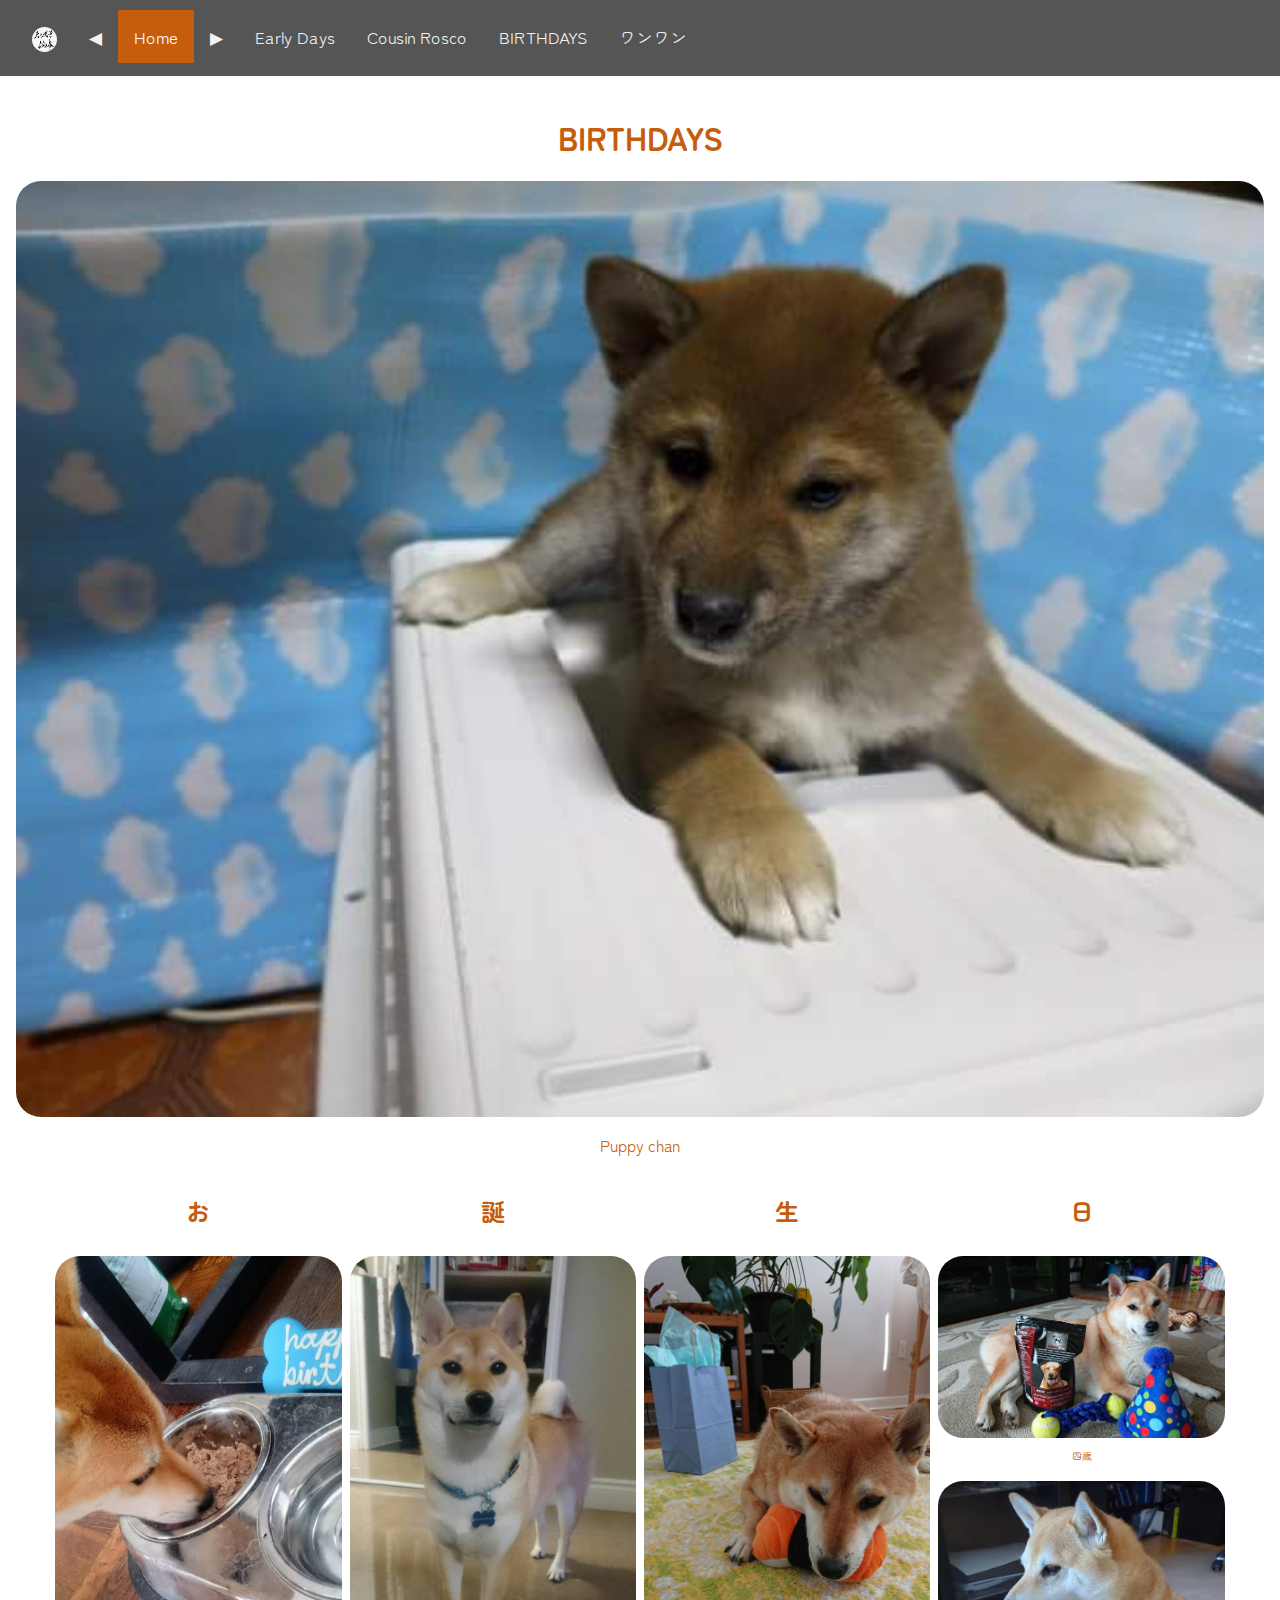
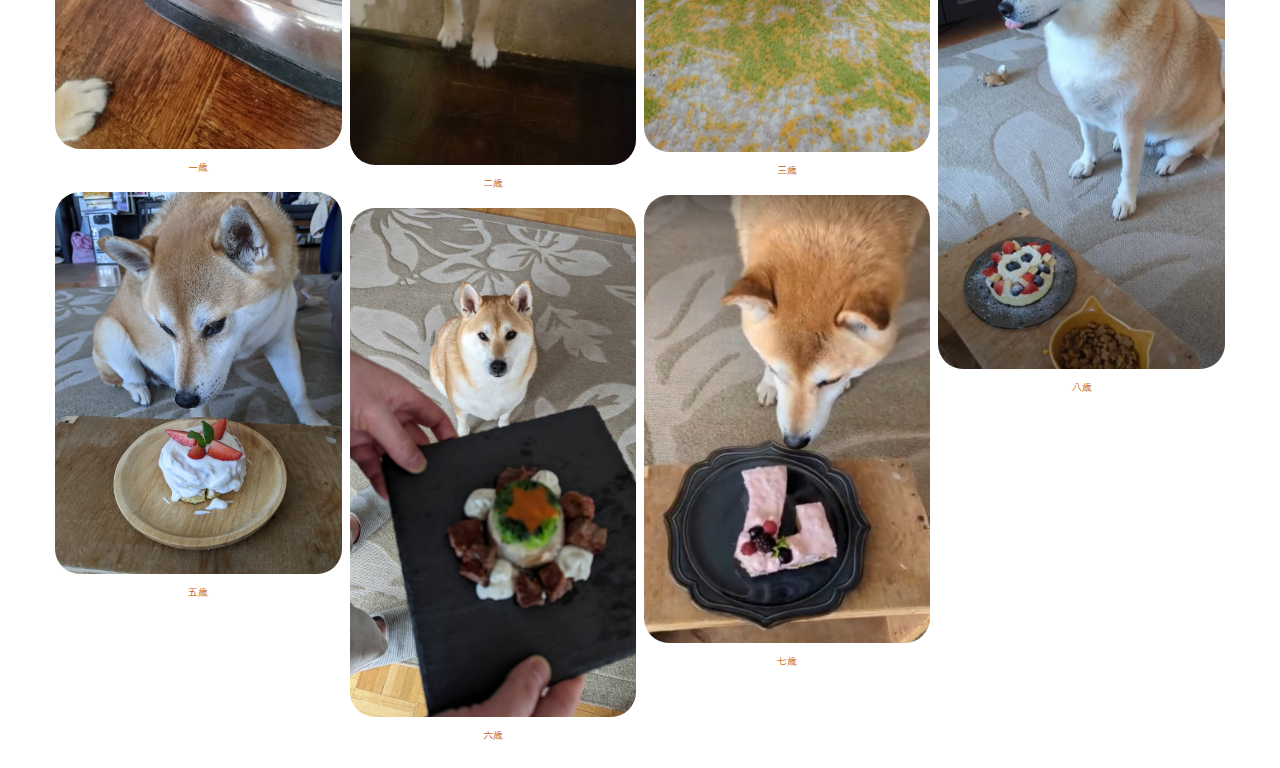
==== birthdays.html @ 3e51de14 "n1" ====
<!DOCTYPE html>
<html>
  <Head>
    <title>Haru</title>

    <meta name="viewport" content="width=device-width, initial-scale=1">

    <link rel="preconnect" href="https://fonts.googleapis.com">
    <link rel="preconnect" href="https://fonts.gstatic.com" crossorigin>
    <link rel="stylesheet" href="https://fonts.googleapis.com/css2?family=Hina+Mincho&family=Yuji+Syuku&family=Noto+Sans+JP:wght@100..900&family=Zen+Kaku+Gothic+New&family=Zen+Maru+Gothic&family=Noto+Serif+JP:wght@200..900&family=Zen+Kaku+Gothic+New&display=swap" >
    <link rel="stylesheet" href="styles/index.css">
    <script src="/scripts/index.js"></script>
    <link rel="icon" type="image/png" sizes="32x32" href="/images/favicon1.jpg">

    <link rel="stylesheet" href="https://cdnjs.cloudflare.com/ajax/libs/font-awesome/4.7.0/css/font-awesome.min.css">



  </Head>
  <body>

 
    


    <div class="top-container">
    </div>
    
    <div class="header" id="myHeader">
      <div class="topnav" id="myTopnav">
        <a href="https://home.sato-chiu.com/"><img src ="/images/favicon1.jpg" style=" width: 25px; height: 25px; border-radius:25px; "></a>
        <a href="/cousinrosco.html">&#x25C0; </a>
        <a href="/index.html" class="active">Home</a>
        <a href="/wanwan.html">&#x25B6; </a>
        <a href="/earlydays.html">Early Days</a>
        <a href="/cousinrosco.html">Cousin Rosco</a>
        <a href="/birthdays.html">BIRTHDAYS</a>
        <a href="/wanwan.html">ワンワン</a>
        <a href="javascript:void(0);" class="icon" onclick="myF1()">
          <i class="fa fa-bars"></i>
        </a>
      </div>
      
    </div>
    
    <div class="content">
      <h1>BIRTHDAYS</h1>
      <div>
        <img class="video-mask"  src="/images/media 3-1.jpg">
        <p>Puppy chan</p>
      </div>

      

       <!-- Photo Grid -->
      <div class="row" style="margin-left: auto; margin-right: auto; width: 95%;"> 
        <div class="column">
          <H2>お</h2>
          <img src="/images/media 3-2.jpg" style="width:100%">
          <p class="caption">一歳</p>
          <img src="/images/media 3-6.jpg" style="width:100%">
          <p class="caption">五歳</p>
        </div>

        <div class="column">
          <H2>誕</h2>
          <img src="/images/media 3-3.jpg" style="width:100%">
          <p class="caption">二歳</p>
          <img src="/images/media 3-7.jpg" style="width:100%">
          <p class="caption">六歳</p>

        </div>  

        <div class="column">
          <H2>生</h2>
          <img src="/images/media 3-4.jpg" style="width:100%">
          <p class="caption">三歳</p>
          <img src="/images/media 3-8.jpg" style="width:100%">
          <p class="caption">七歳</p>
        </div>
      
        <div class="column">
          <H2>日</h2>
          <img src="/images/media 3-5.jpg" style="width:100%">
          <p class="caption">四歳</p>
          <img src="/images/media 3-9.jpg" style="width:100%">
          <p class="caption">八歳</p>
        </div>
      </div>
     
    </div>
    


    <script>
      window.onscroll = function() {myF2()};
      
      var header = document.getElementById("myHeader");
      var sticky = header.offsetTop;
      
      function myF2() {
        if (window.pageYOffset > sticky) {
          header.classList.add("sticky");
        } else {
          header.classList.remove("sticky");
        }
      }
    </script>

    
  </body>
</html>
---- styles/index.css ----
/* 1.0 Initial Setup*/

* {
  box-sizing: border-box;
}

body, html {
  height: 100%;
  width: 100%;
  margin: 0;
  font-family:  "Zen Maru Gothic", serif;
  color:#C55D0C;
}


.njp {
  font-family: "Noto Serif JP", serif;
  font-optical-sizing: auto;
  font-weight: 400;
  font-style: normal;
}

.njps {
  font-family: "Noto Sans JP", sans-serif;
  font-optical-sizing: auto;
  font-weight: 400;
  font-style: normal;
}


.hm {
  font-family: "Hina Mincho", serif;
  font-weight: 400;
  font-style: normal;
}


.zkg {
  font-family: "Zen Kaku Gothic New", sans-serif;
  font-weight: 400;
  font-style: normal;
}

.zmg {
  font-family: "Zen Maru Gothic", serif;
  font-weight: 400;
  font-style: normal;
}

.ys {
  font-family: "Yuji Syuku", serif;
  font-weight: 400;
  font-style: normal;
}

/* Responsive columns */
@media screen and (max-width: 600px) {
  .column {
    width: 100%;
    display: block;
    margin-bottom: 20px;
    -ms-flex: 50%;
    flex: 50%;
    max-width: 50%;
  }
  .header a {
    float: none;
    display: block;
    text-align: left;
  }
  
  .header-right {
    float: none;
  }


}

@keyframes fade {
  from {opacity: .4} 
  to {opacity: 1}
}

.npnav {
  text-decoration:none; 
  color:#C55D0C;
  font-size: large; 
  font-weight: bold;
}

/**************************************************/

/* 2.0 Template */

.top-container {
  background-color: #f1f1f1;
  text-align: center;

}

.header {
  padding: 10px 16px;
  background: #555;
  color: #f1f1f1;
  z-index: 1;

  
}

.content {
  padding: 16px;
  text-align: center;
}

.sticky {
  position: fixed;
  top: 0;
  width: 100%;
}

.sticky + .content {
  padding-top: 102px;
}

/* 2.0 Navigation */

.topnav {
  overflow: hidden;
}

.topnav a {
  float: left;
  display: block;
  color: #f2f2f2;
  text-align: center;
  padding: 14px 16px;
  text-decoration: none;
  font-size: 17px;
}

.topnav a:hover {
  background-color: #ddd;
  color: black;
}

.topnav a.active {
  background-color: #C55D0C;
  color: white;
}

.topnav .icon {
  display: none;
}

@media screen and (max-width: 600px) {
  .topnav a:not(:nth-child(-n+4)) {display: none;}
  .topnav a.icon {
    float: right;
    display: block;


    
  }


}

@media screen and (max-width: 600px) {
  .topnav.responsive {position: relative;}
  .topnav.responsive .icon {
    position: absolute;
    right: 0;
    top: 0;
  }
  .topnav.responsive a {
    float: none;
    display: block;
    text-align: left;
  }
}

.responsive {
  width: 100%;
  height: auto;
}

/* 3.0 content*/

.video-mask{
  width: 100%;
  border-radius: 25px; 
  overflow: hidden; 
}

.heading {
  box-shadow: 0 4px 8px 0 rgba(0, 0, 0, 0.4);
  border-radius: 25px; 
  margin-left: 30%; 
  margin-right: 30%;

}


/* 3.0 slide show */
.mySlides {display: none}
img {vertical-align: middle;}

/* Slideshow container */
.slideshow-container {
max-width: 1000px;
position: relative;
margin: auto;

}

/* Next & previous buttons */
.prev, .next {
background-color: #717171;
opacity: 0.7;
cursor: pointer;
position: absolute;
top: 50%;
width: auto;
padding: 16px;
margin-top: -22px;
color: white;
font-weight: bold;
font-size: 18px;
transition: 0.6s ease;
border-radius: 0 3px 3px 0;
user-select: none;
}

/* Position the "next button" to the right */
.prev {
left: 0;
border-radius: 0px 25px 25px 0px;
}

.next {
right: 0;
border-radius: 25px 0 0 25px;
}

/* On hover, add a black background color with a little bit see-through */
.prev:hover, .next:hover {
background-color: rgba(0,0,0,0.8);
}

/* Caption text */
.text {
color: white;
font-size: 15px;
padding: 8px 12px;
position: absolute;
bottom: 8px;
width: 100%;
text-align: center;
background-color: #717171;
border-radius: 0 0 15px 15px;
opacity: 0.7;
}

/* Number text (1/3 etc) */
.numbertext {
color: white;
background-color: #717171;
border-radius: 25px;
opacity: 0.7;
font-size: 12px;
padding: 8px 12px;
position: absolute;
top: 15px;
left: 15px;
}

/* The dots/bullets/indicators */
.dot {
cursor: pointer;
height: 15px;
width: 15px;
margin: 0 2px;
background-color: #bbb;
border-radius: 50%;
display: inline-block;
transition: background-color 0.6s ease;
}

.active, .dot:hover {
background-color: #717171;
}

/* Fading animation */
.fade {
animation-name: fade;
animation-duration: 1.5s;
}

@keyframes fade {
from {opacity: .4} 
to {opacity: 1}
}


/* 4.0  Gallery */

.row {
  display: -ms-flexbox; /* IE10 */
  display: flex;
  -ms-flex-wrap: wrap; /* IE10 */
  flex-wrap: wrap;
  padding: 0 4px;
}

/* Create four equal columns that sits next to each other */
.column {
  -ms-flex: 25%; /* IE10 */
  flex: 25%;
  max-width: 25%;
  padding: 0 4px;
}

.column img {
  margin-top: 8px;
  vertical-align: middle;
  width: 100%;
  border-radius: 25px;
  
}

.caption {
  font-size: 10px;
  text-align: center;

}
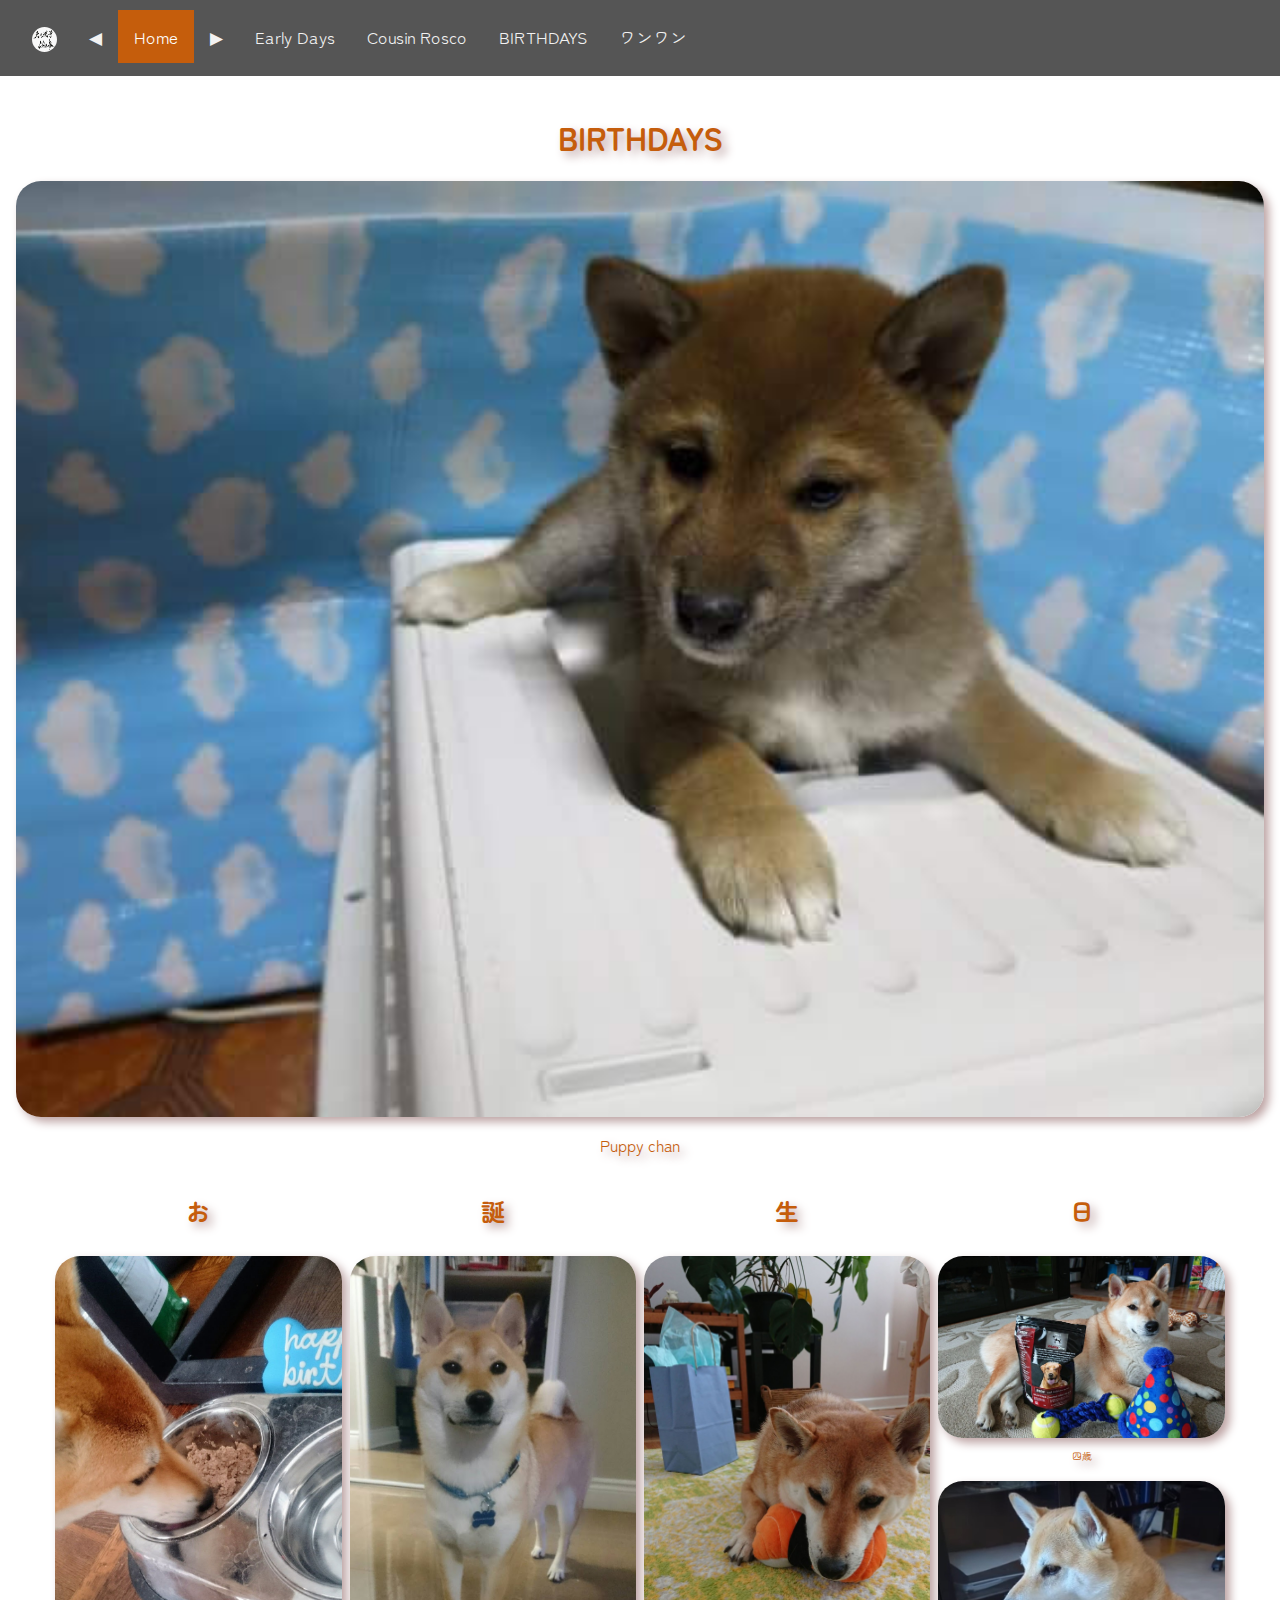
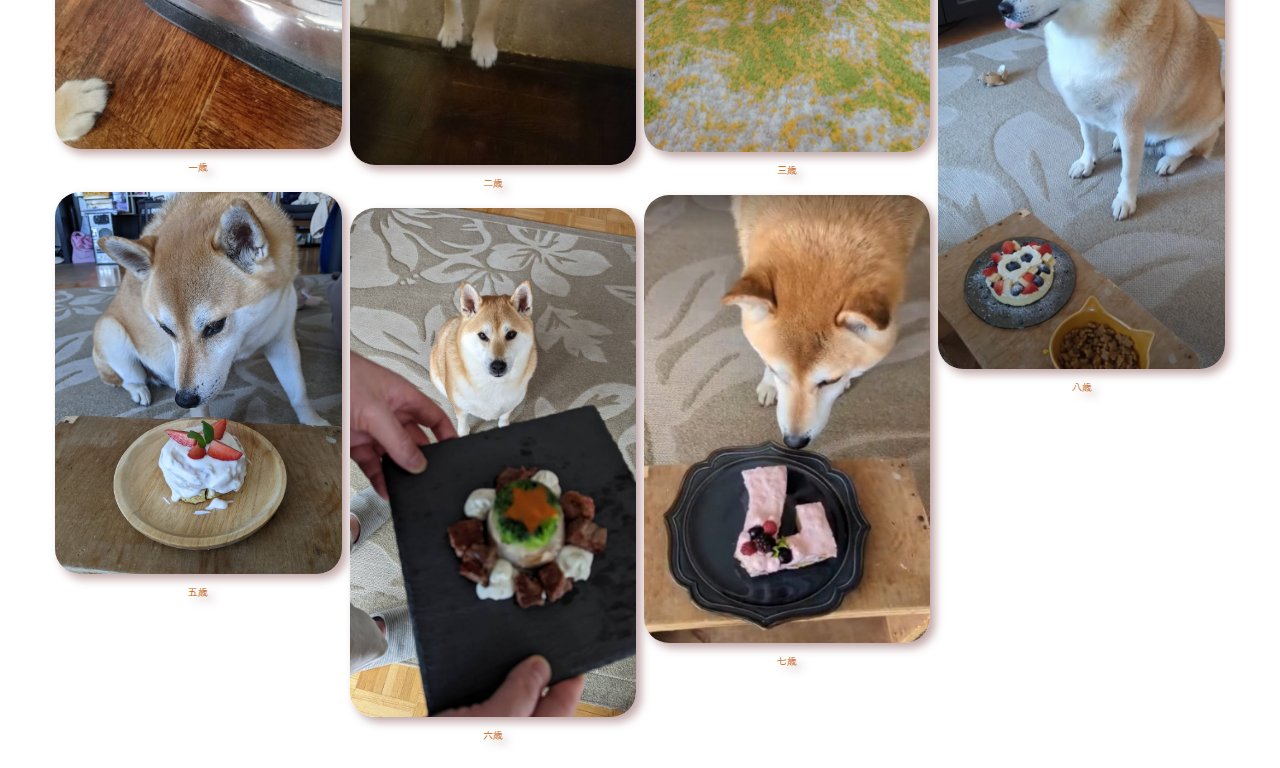
==== commit fda9b668: "n3" ====
--- a/birthdays.html
+++ b/birthdays.html
@@ -28,7 +28,7 @@
     
     <div class="header" id="myHeader">
       <div class="topnav" id="myTopnav">
-        <a href="https://home.sato-chiu.com/"><img src ="/images/favicon1.jpg" style=" width: 25px; height: 25px; border-radius:25px; "></a>
+        <a href="https://home.sato-chiu.com/"><img src ="/images/favicon1.jpg" class="logo"></a>
         <a href="/cousinrosco.html">&#x25C0; </a>
         <a href="/index.html" class="active">Home</a>
         <a href="/wanwan.html">&#x25B6; </a>
--- a/styles/index.css
+++ b/styles/index.css
@@ -10,6 +10,7 @@
   margin: 0;
   font-family:  "Zen Maru Gothic", serif;
   color:#C55D0C;
+  text-shadow: 5px 5px 10px rgb(190, 164, 164);
 }
 
 
@@ -88,6 +89,15 @@
   font-weight: bold;
 }
 
+.logo {
+  width: 25px; 
+  height: 25px; 
+  border-radius:25px; 
+  box-shadow: none;
+
+
+}
+
 /**************************************************/
 
 /* 2.0 Template */
@@ -126,6 +136,8 @@
 
 .topnav {
   overflow: hidden;
+  text-shadow: none;
+
 }
 
 .topnav a {
@@ -203,7 +215,7 @@
 
 /* 3.0 slide show */
 .mySlides {display: none}
-img {vertical-align: middle;}
+img {vertical-align: middle;box-shadow: 5px 5px 10px rgb(190, 164, 164);}
 
 /* Slideshow container */
 .slideshow-container {
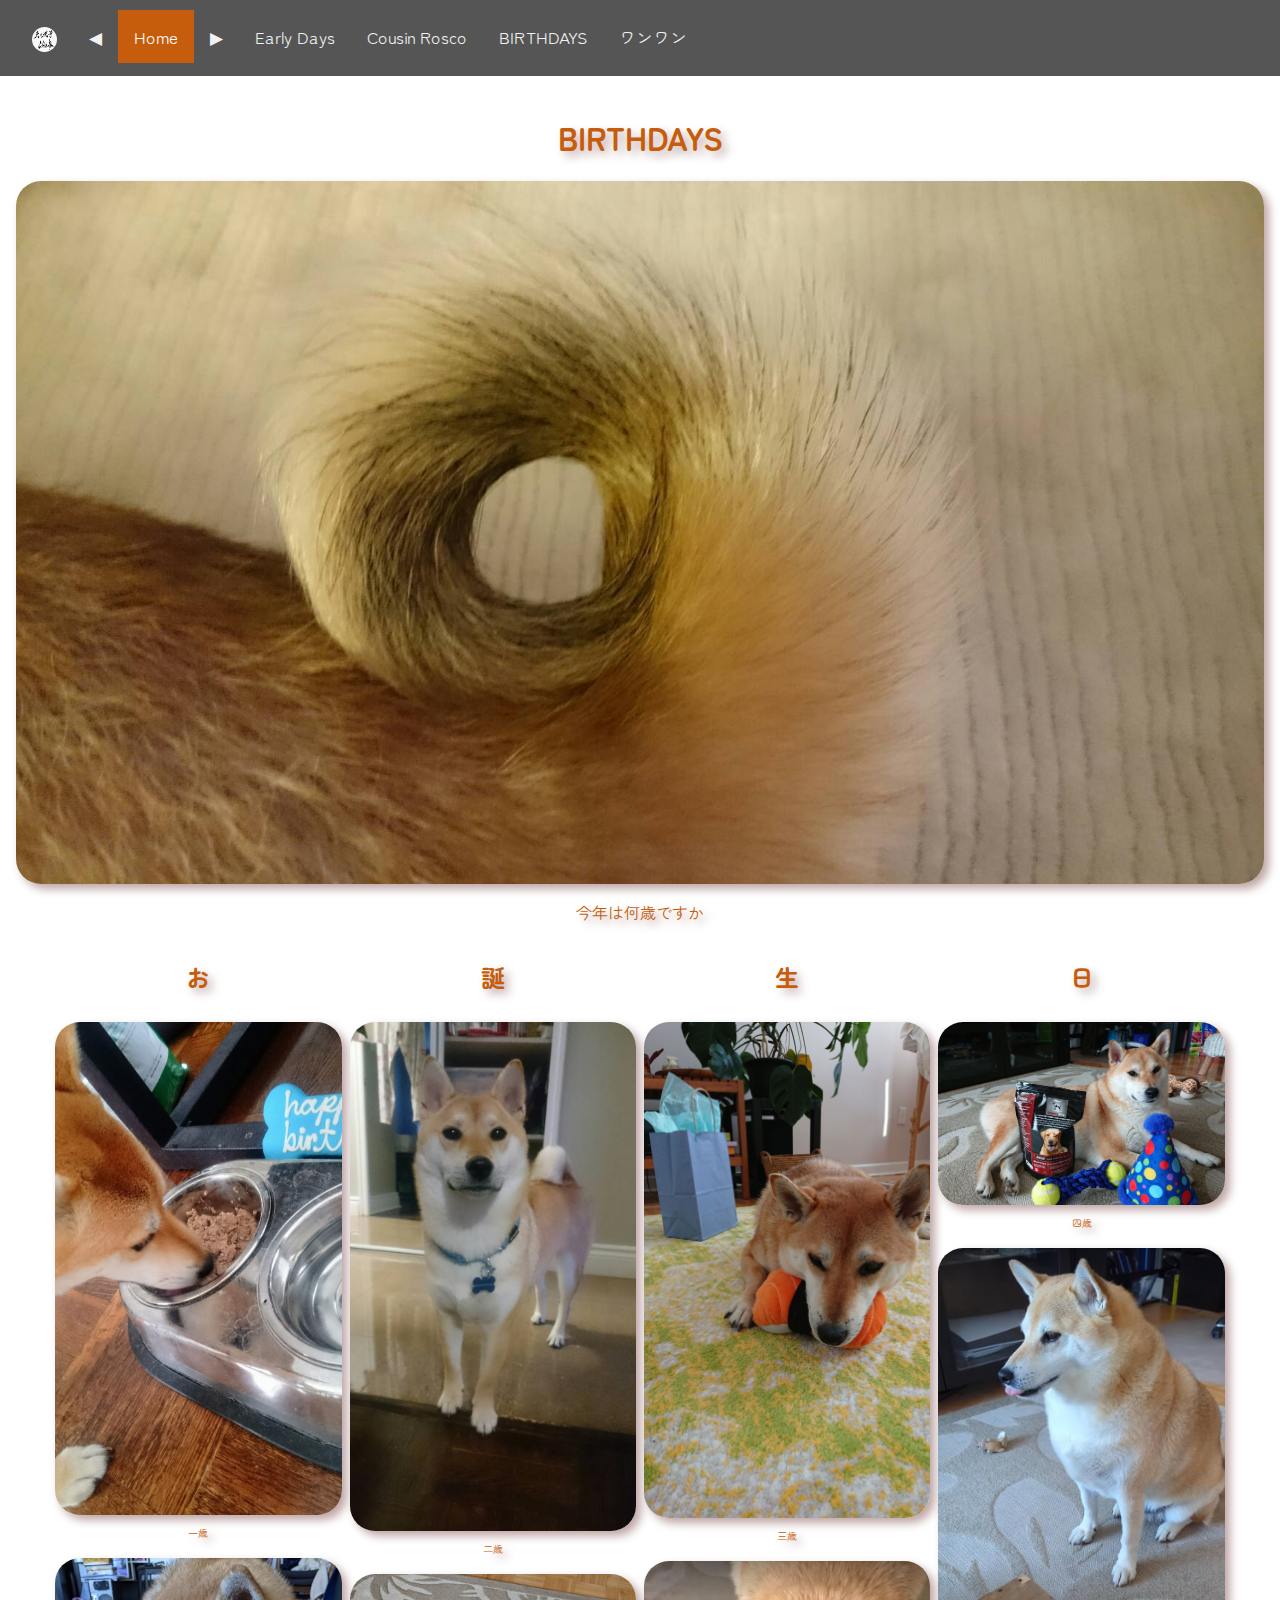
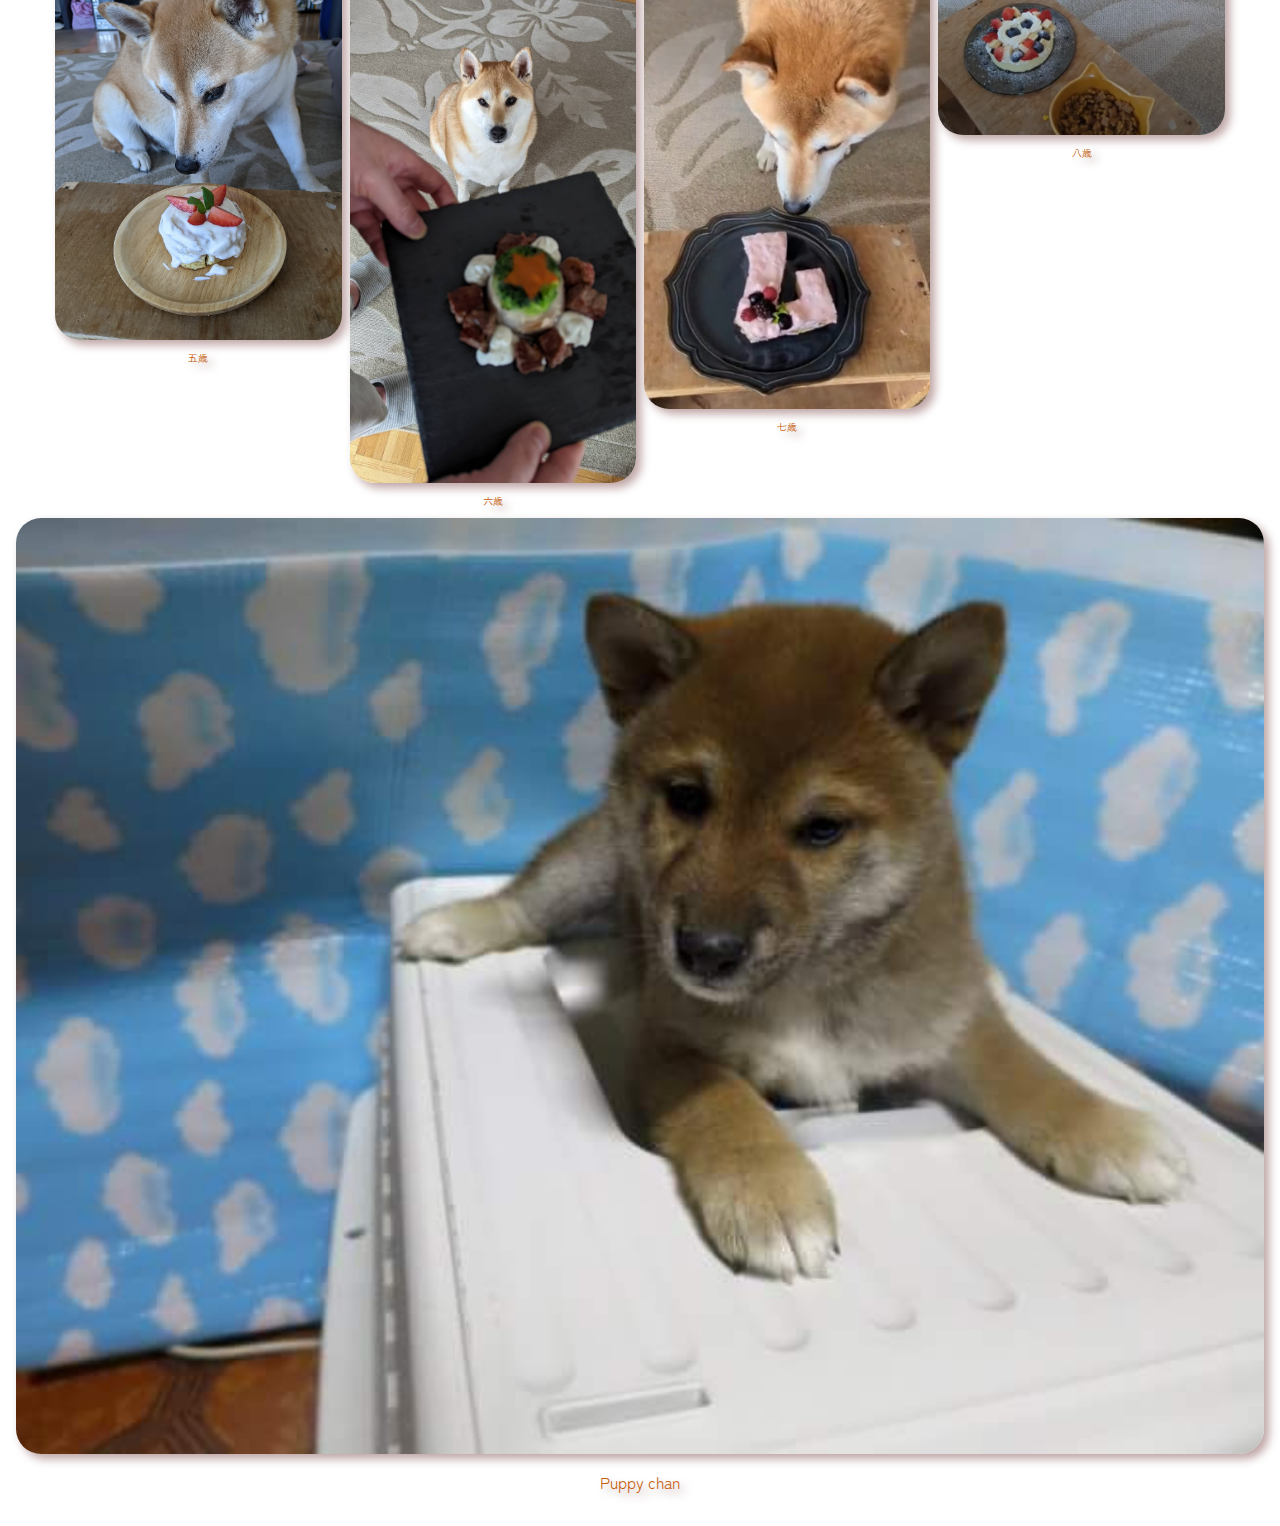
==== commit b987529c: "bd1" ====
--- a/birthdays.html
+++ b/birthdays.html
@@ -45,12 +45,11 @@
     
     <div class="content">
       <h1>BIRTHDAYS</h1>
+
       <div>
-        <img class="video-mask"  src="/images/media 3-1.jpg">
-        <p>Puppy chan</p>
+        <img class="video-mask"  src="/images/media x-6.jpg">
+        <p>今年は何歳ですか</p>
       </div>
-
-      
 
        <!-- Photo Grid -->
       <div class="row" style="margin-left: auto; margin-right: auto; width: 95%;"> 
@@ -88,6 +87,13 @@
         </div>
       </div>
      
+      <div>
+        <img class="video-mask"  src="/images/media 3-1.jpg">
+        <p>Puppy chan</p>
+      </div>
+
+
+
     </div>
     
 
--- a/styles/index.css
+++ b/styles/index.css
@@ -200,6 +200,7 @@
 
 .video-mask{
   width: 100%;
+  box-shadow: 5px 5px 10px rgb(190, 164, 164);
   border-radius: 25px; 
   overflow: hidden; 
 }
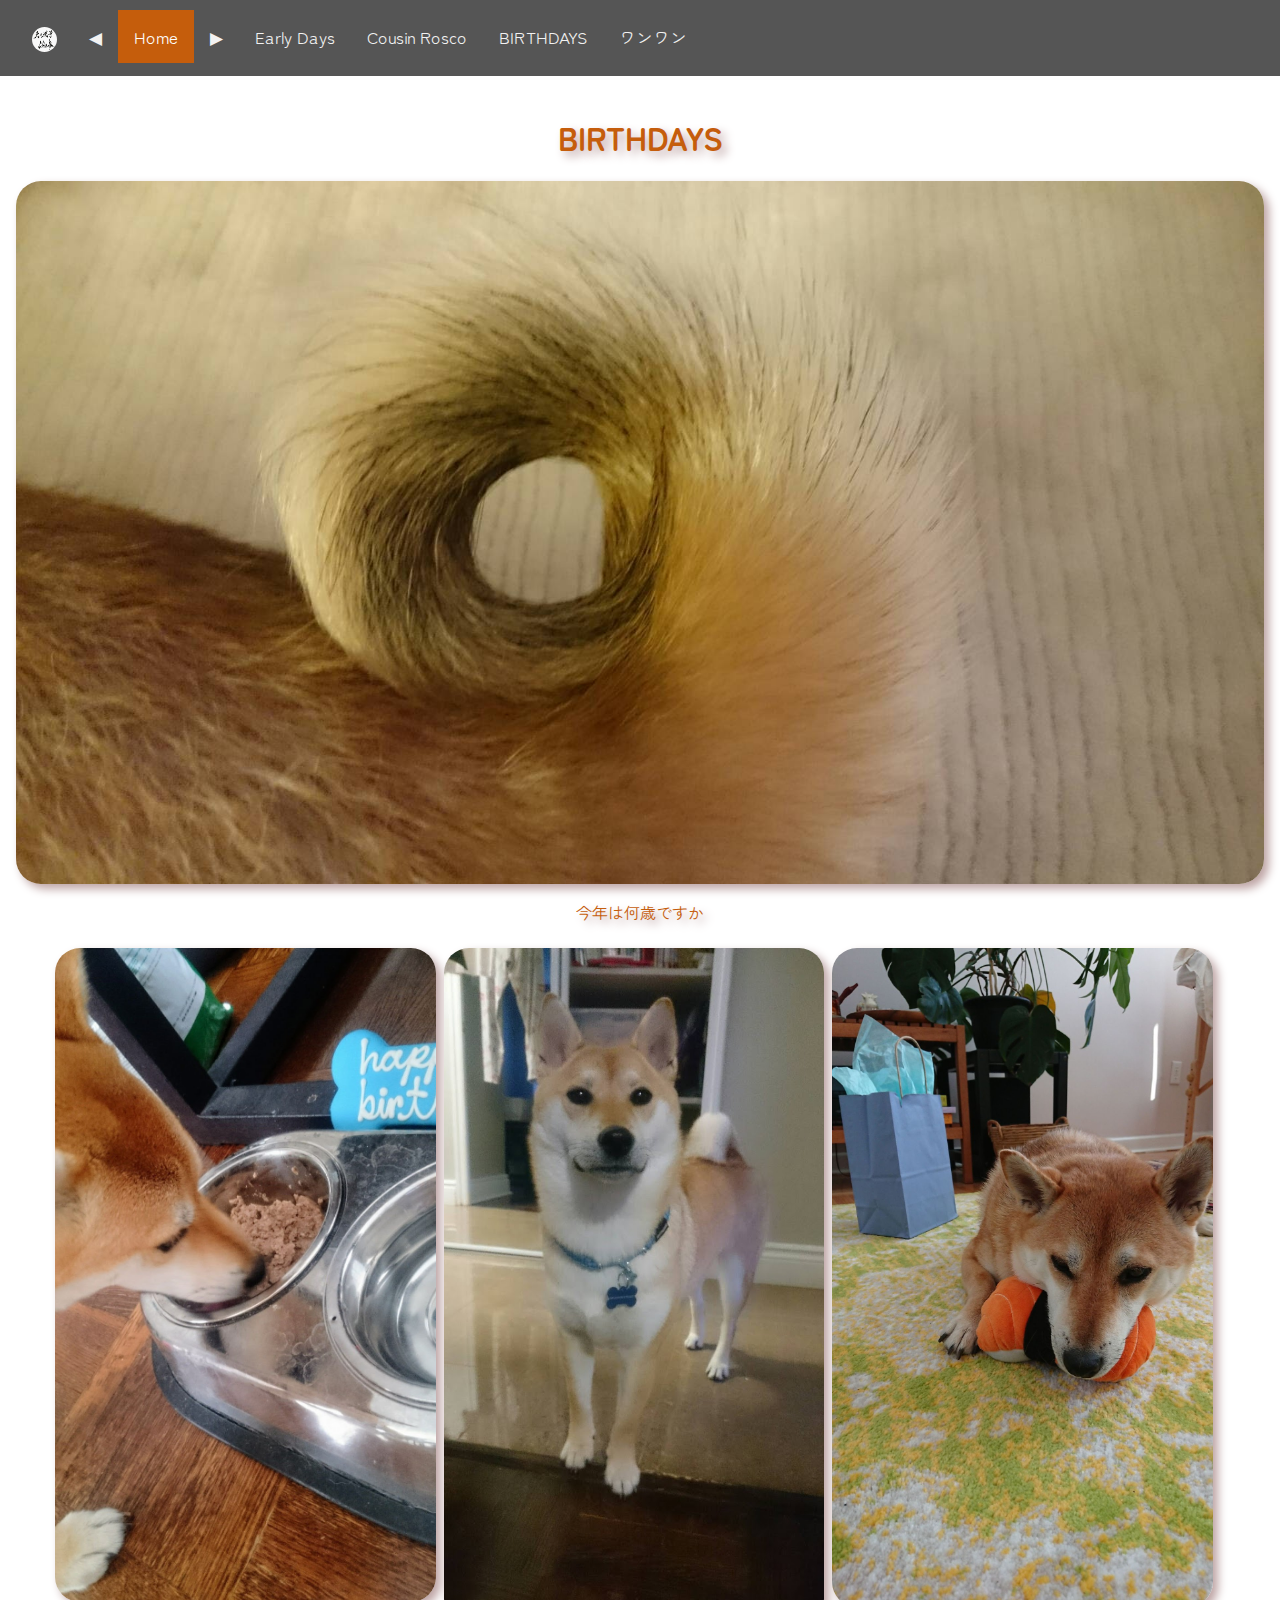
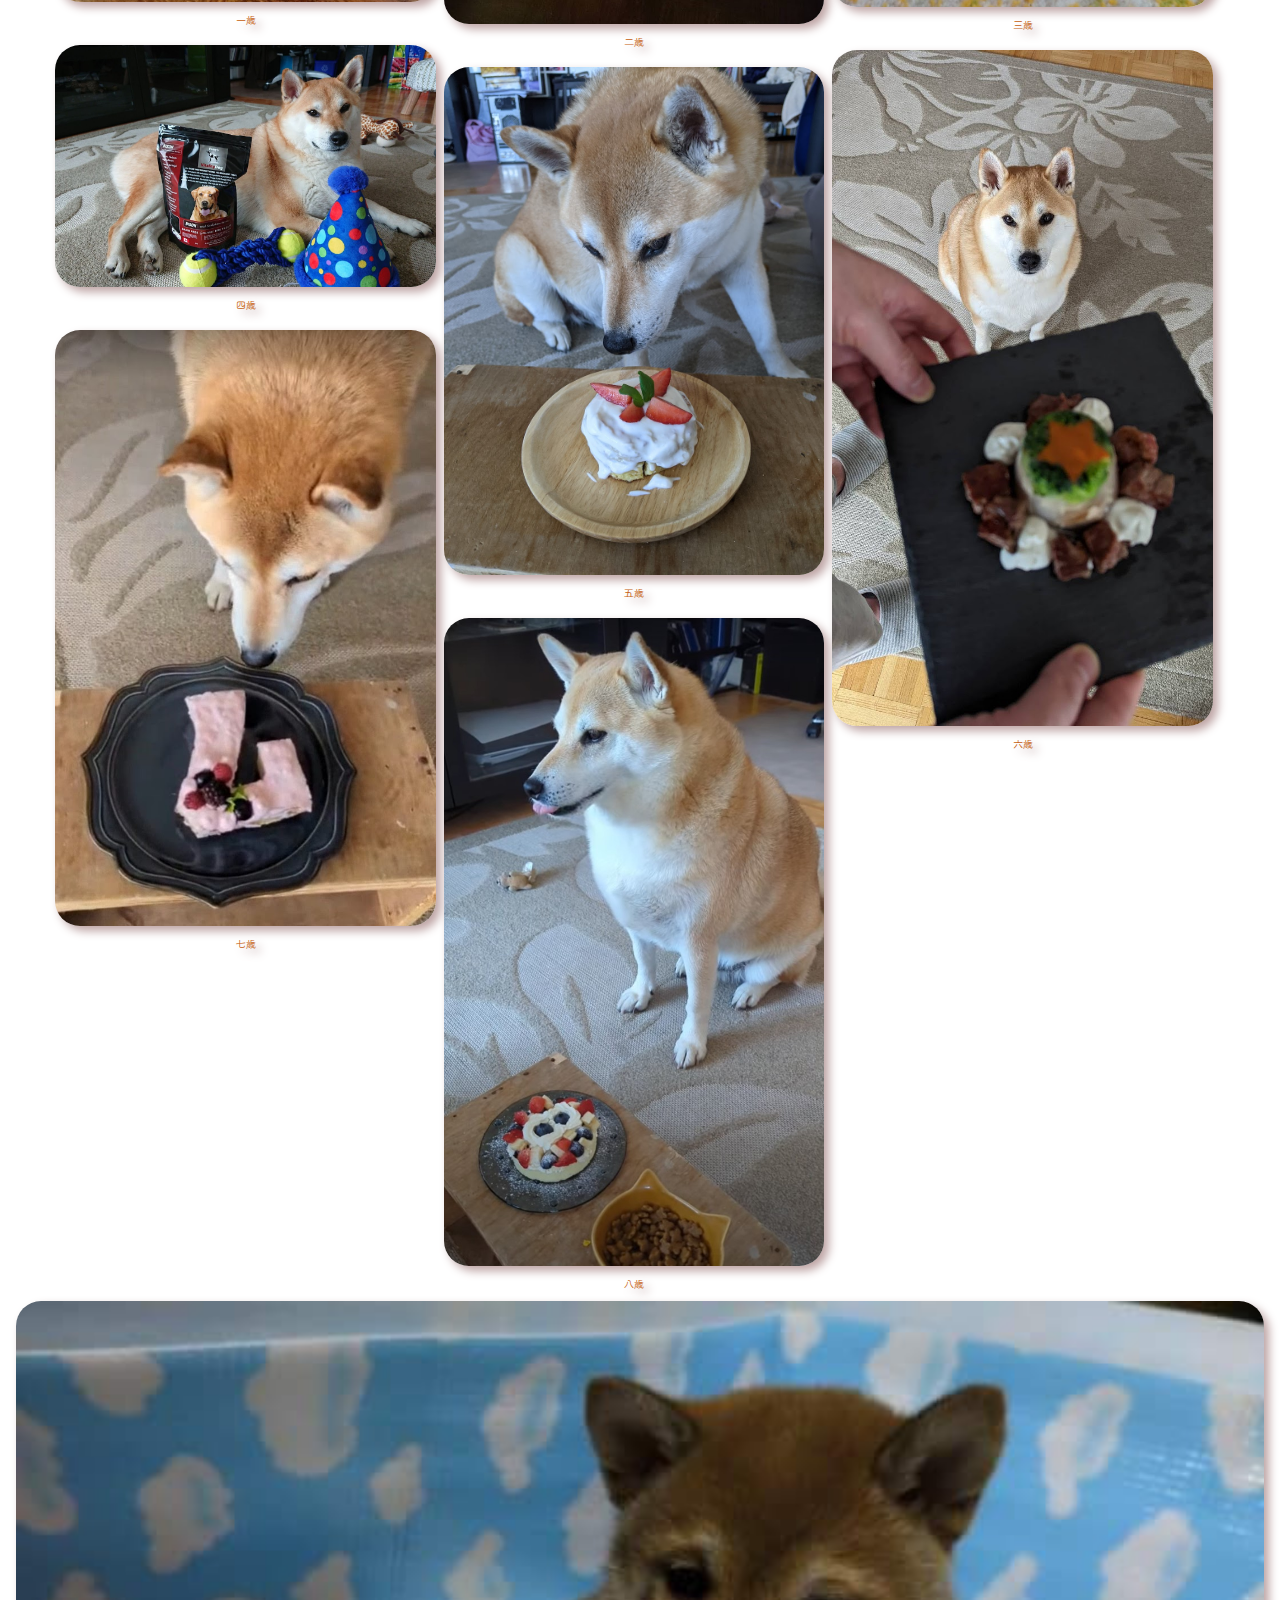
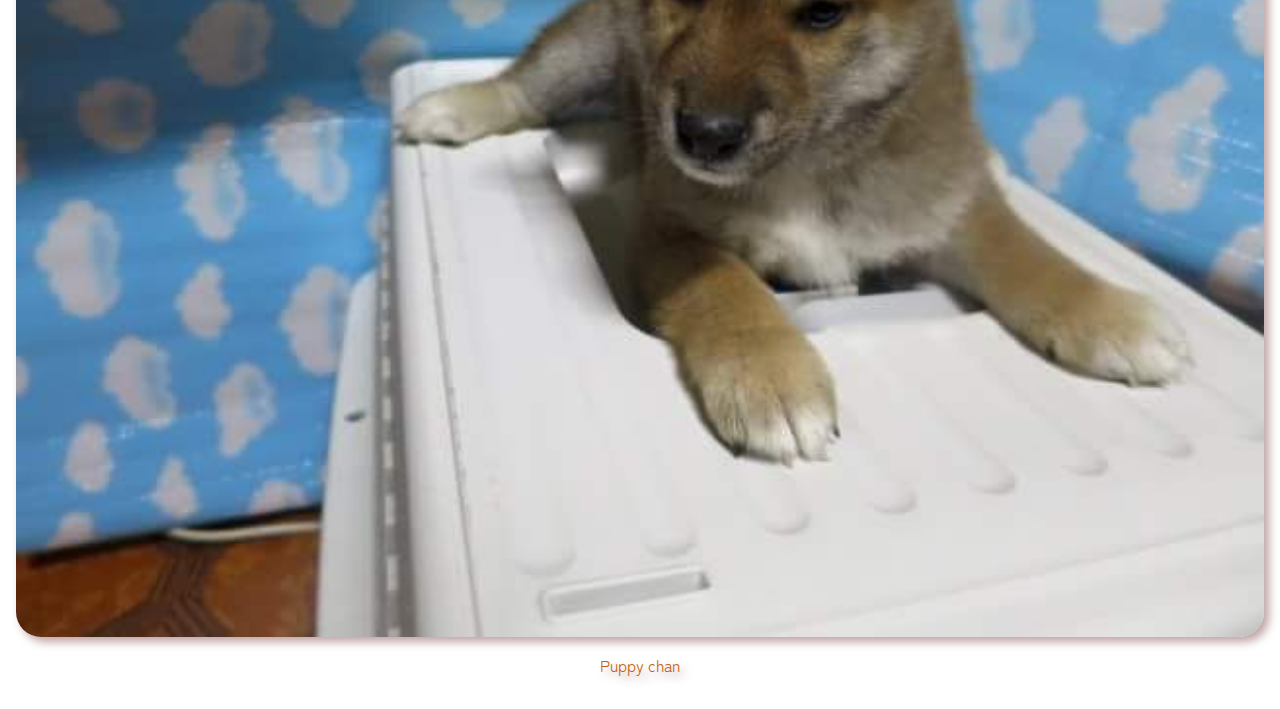
==== commit dbcb66af: "bd2" ====
--- a/birthdays.html
+++ b/birthdays.html
@@ -54,39 +54,32 @@
        <!-- Photo Grid -->
       <div class="row" style="margin-left: auto; margin-right: auto; width: 95%;"> 
         <div class="column">
-          <H2>お</h2>
           <img src="/images/media 3-2.jpg" style="width:100%">
           <p class="caption">一歳</p>
-          <img src="/images/media 3-6.jpg" style="width:100%">
-          <p class="caption">五歳</p>
+          <img src="/images/media 3-5.jpg" style="width:100%">
+          <p class="caption">四歳</p>
+          <img src="/images/media 3-8.jpg" style="width:100%">
+          <p class="caption">七歳</p>
         </div>
 
         <div class="column">
-          <H2>誕</h2>
           <img src="/images/media 3-3.jpg" style="width:100%">
           <p class="caption">二歳</p>
-          <img src="/images/media 3-7.jpg" style="width:100%">
-          <p class="caption">六歳</p>
+          <img src="/images/media 3-6.jpg" style="width:100%">
+          <p class="caption">五歳</p>
+          <img src="/images/media 3-9.jpg" style="width:100%">
+          <p class="caption">八歳</p>
 
         </div>  
 
         <div class="column">
-          <H2>生</h2>
           <img src="/images/media 3-4.jpg" style="width:100%">
           <p class="caption">三歳</p>
-          <img src="/images/media 3-8.jpg" style="width:100%">
-          <p class="caption">七歳</p>
+          <img src="/images/media 3-7.jpg" style="width:100%">
+          <p class="caption">六歳</p>
         </div>
-      
-        <div class="column">
-          <H2>日</h2>
-          <img src="/images/media 3-5.jpg" style="width:100%">
-          <p class="caption">四歳</p>
-          <img src="/images/media 3-9.jpg" style="width:100%">
-          <p class="caption">八歳</p>
-        </div>
+
       </div>
-     
       <div>
         <img class="video-mask"  src="/images/media 3-1.jpg">
         <p>Puppy chan</p>
--- a/styles/index.css
+++ b/styles/index.css
@@ -327,9 +327,9 @@
 
 /* Create four equal columns that sits next to each other */
 .column {
-  -ms-flex: 25%; /* IE10 */
-  flex: 25%;
-  max-width: 25%;
+  -ms-flex:33%; /* IE10 */
+  flex: 33%;
+  max-width: 33%;
   padding: 0 4px;
 }
 
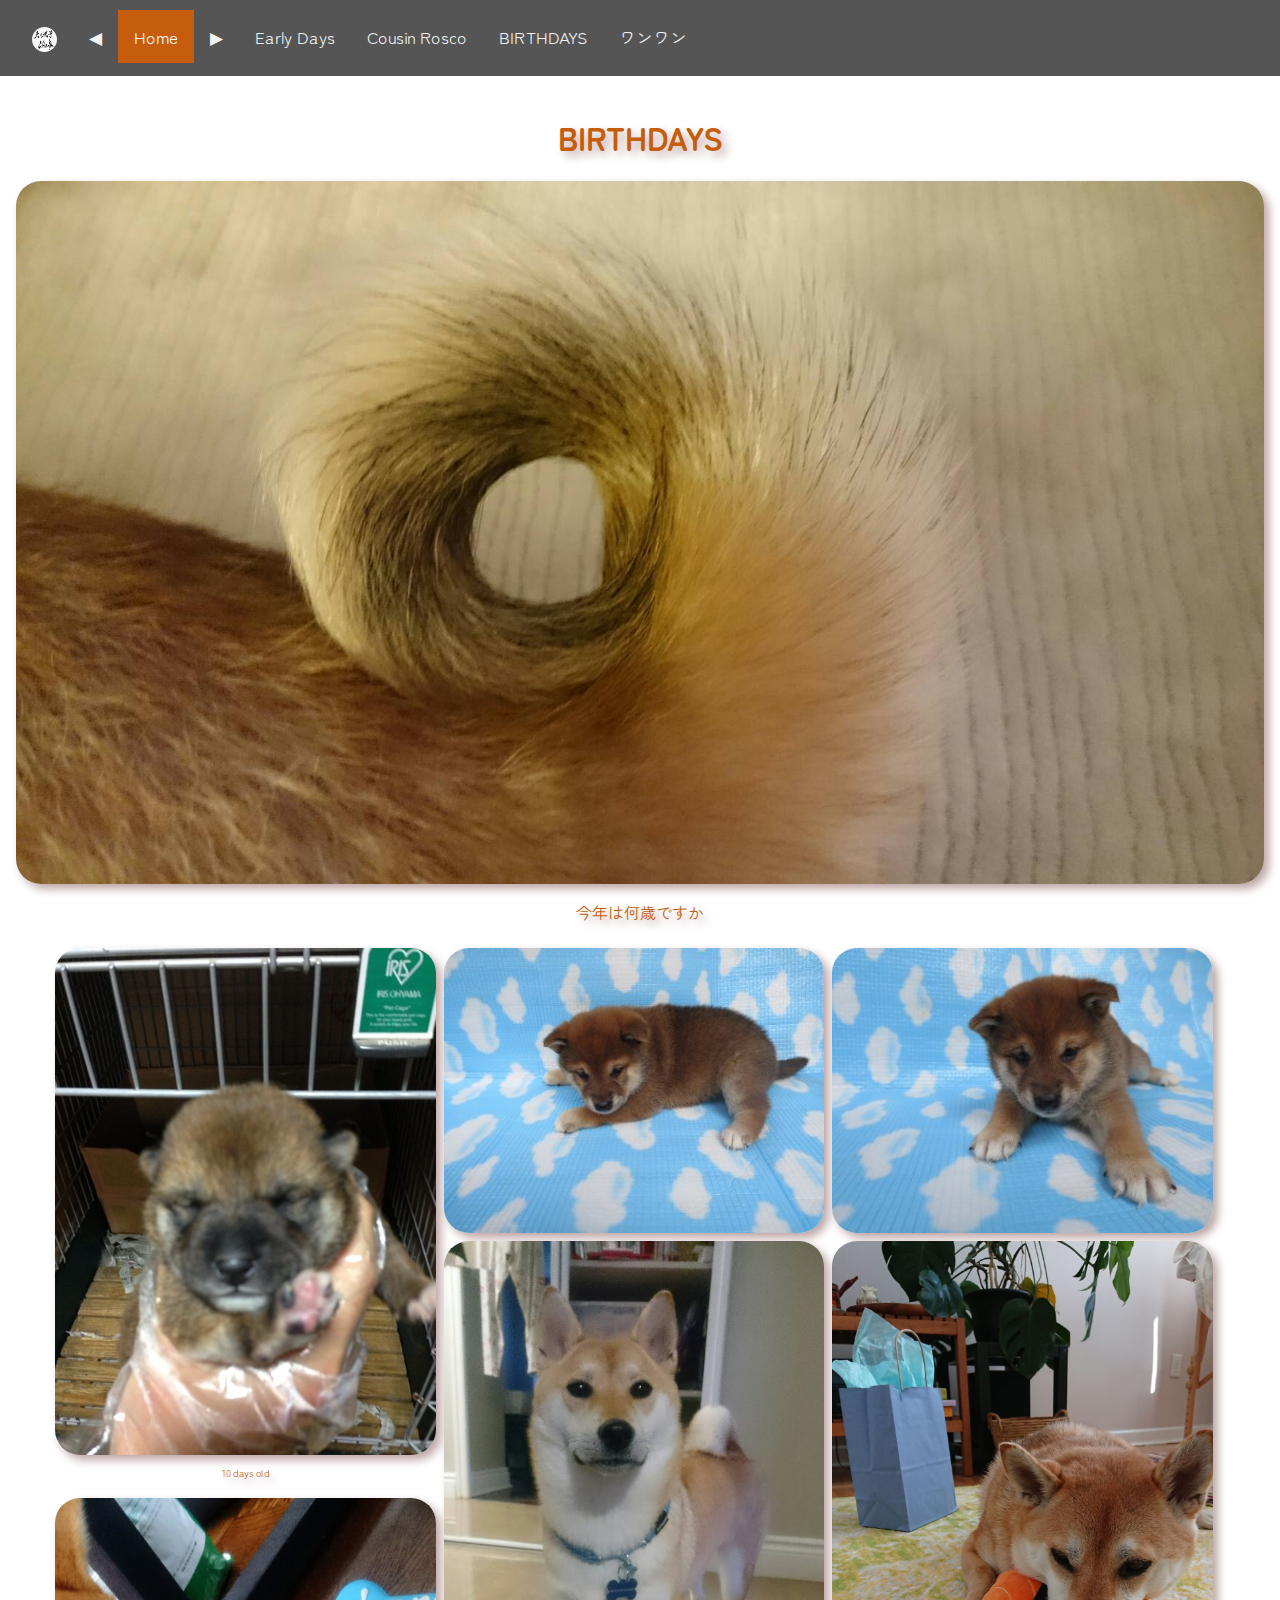
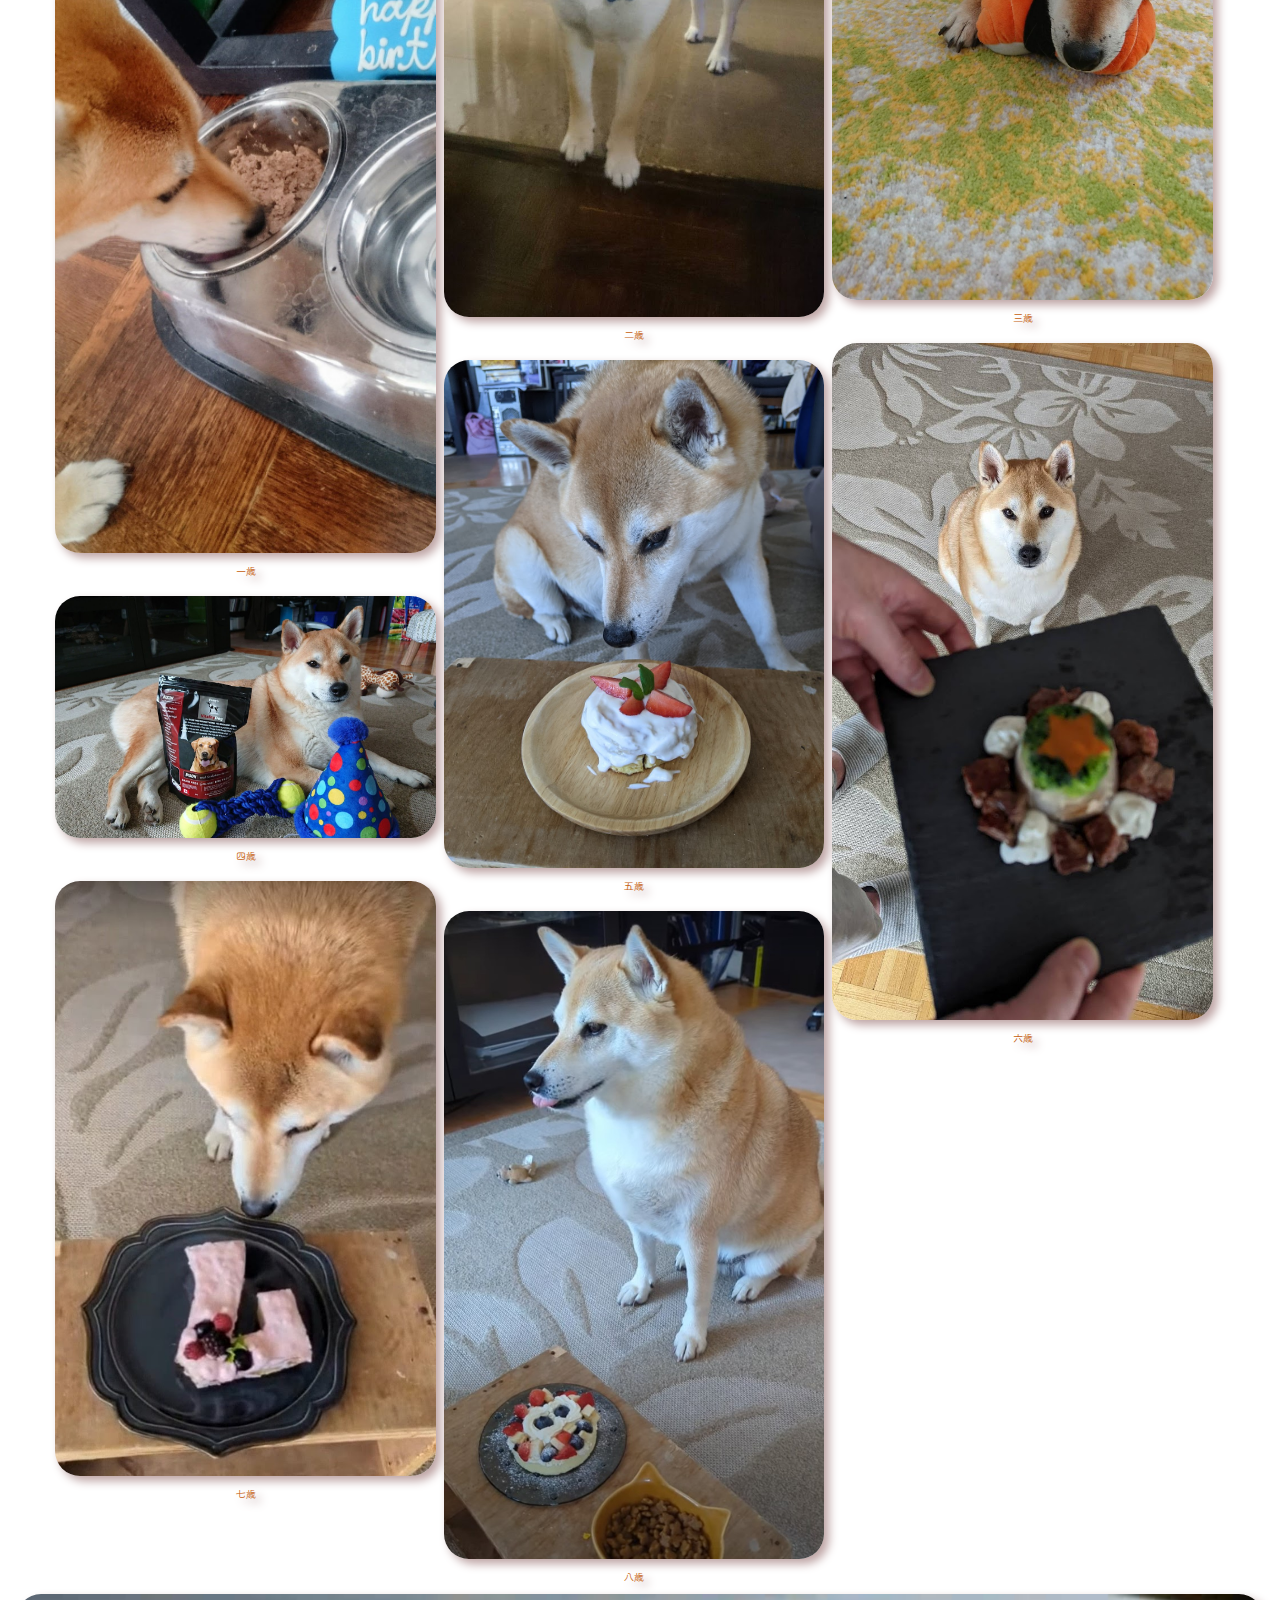
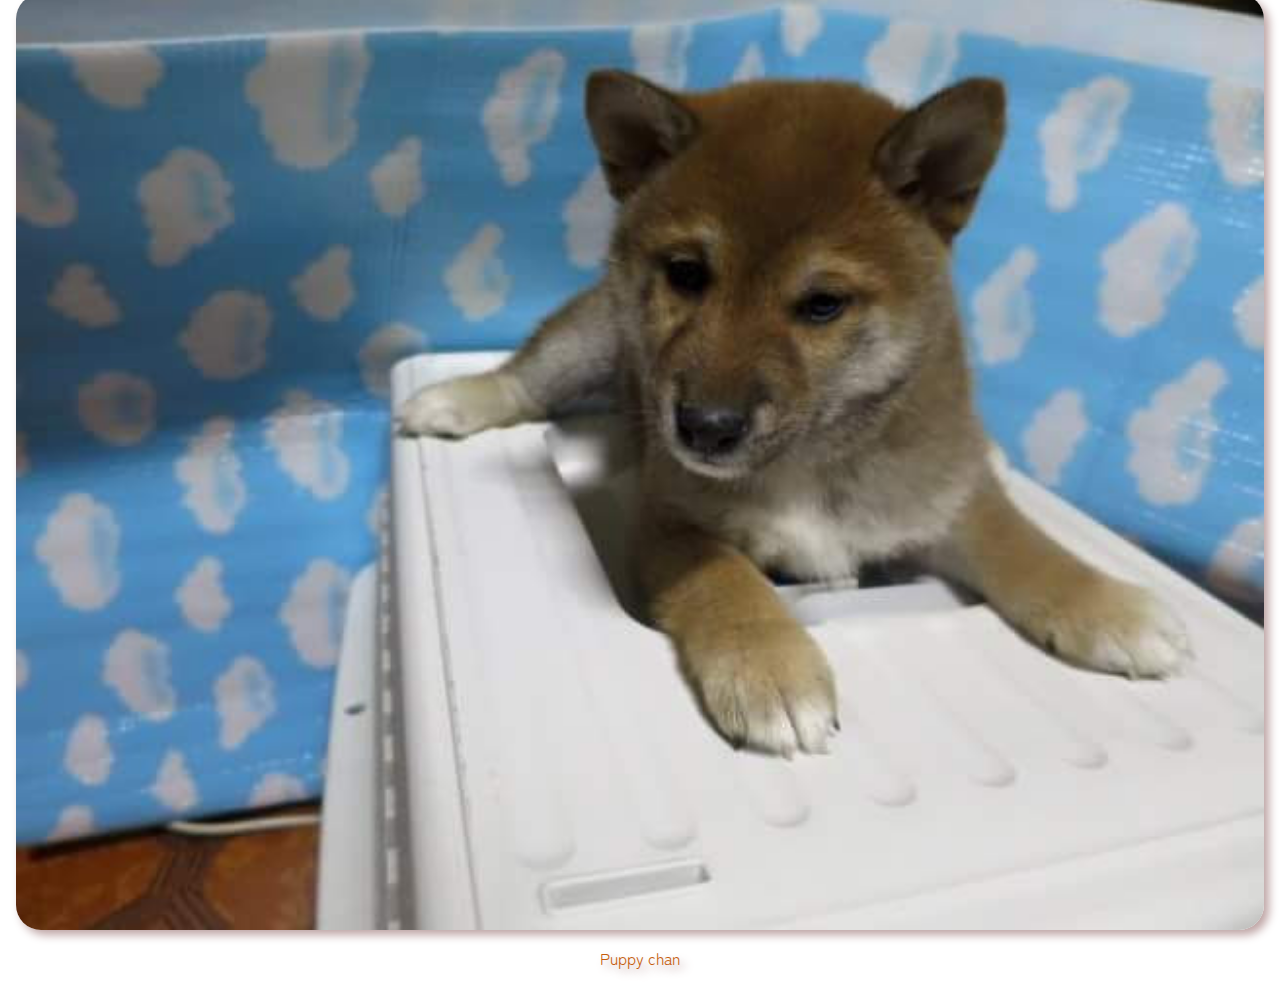
==== commit 9b218f38: "img1" ====
--- a/birthdays.html
+++ b/birthdays.html
@@ -2,7 +2,8 @@
 <html>
   <Head>
     <title>Haru</title>
-
+    <meta http-equiv="Content-Type" content="text/html; charset=UTF-8">
+  
     <meta name="viewport" content="width=device-width, initial-scale=1">
 
     <link rel="preconnect" href="https://fonts.googleapis.com">
@@ -28,7 +29,7 @@
     
     <div class="header" id="myHeader">
       <div class="topnav" id="myTopnav">
-        <a href="https://home.sato-chiu.com/"><img src ="/images/favicon1.jpg" class="logo"></a>
+        <a href="https://www.sato-chiu.com#_haru"><img src ="/images/favicon1.jpg" class="logo"></a>
         <a href="/cousinrosco.html">&#x25C0; </a>
         <a href="/index.html" class="active">Home</a>
         <a href="/wanwan.html">&#x25B6; </a>
@@ -53,7 +54,10 @@
 
        <!-- Photo Grid -->
       <div class="row" style="margin-left: auto; margin-right: auto; width: 95%;"> 
+
         <div class="column">
+          <img src="/images/0Male2 10days.jpg" style="width:100%">
+          <p class="caption">10 days old</p>
           <img src="/images/media 3-2.jpg" style="width:100%">
           <p class="caption">一歳</p>
           <img src="/images/media 3-5.jpg" style="width:100%">
@@ -63,6 +67,7 @@
         </div>
 
         <div class="column">
+          <img src="/images/2772.jpg" style="width:100%">
           <img src="/images/media 3-3.jpg" style="width:100%">
           <p class="caption">二歳</p>
           <img src="/images/media 3-6.jpg" style="width:100%">
@@ -73,10 +78,13 @@
         </div>  
 
         <div class="column">
+          <img src="/images/2811.jpg" style="width:100%">
           <img src="/images/media 3-4.jpg" style="width:100%">
           <p class="caption">三歳</p>
           <img src="/images/media 3-7.jpg" style="width:100%">
           <p class="caption">六歳</p>
+
+
         </div>
 
       </div>
